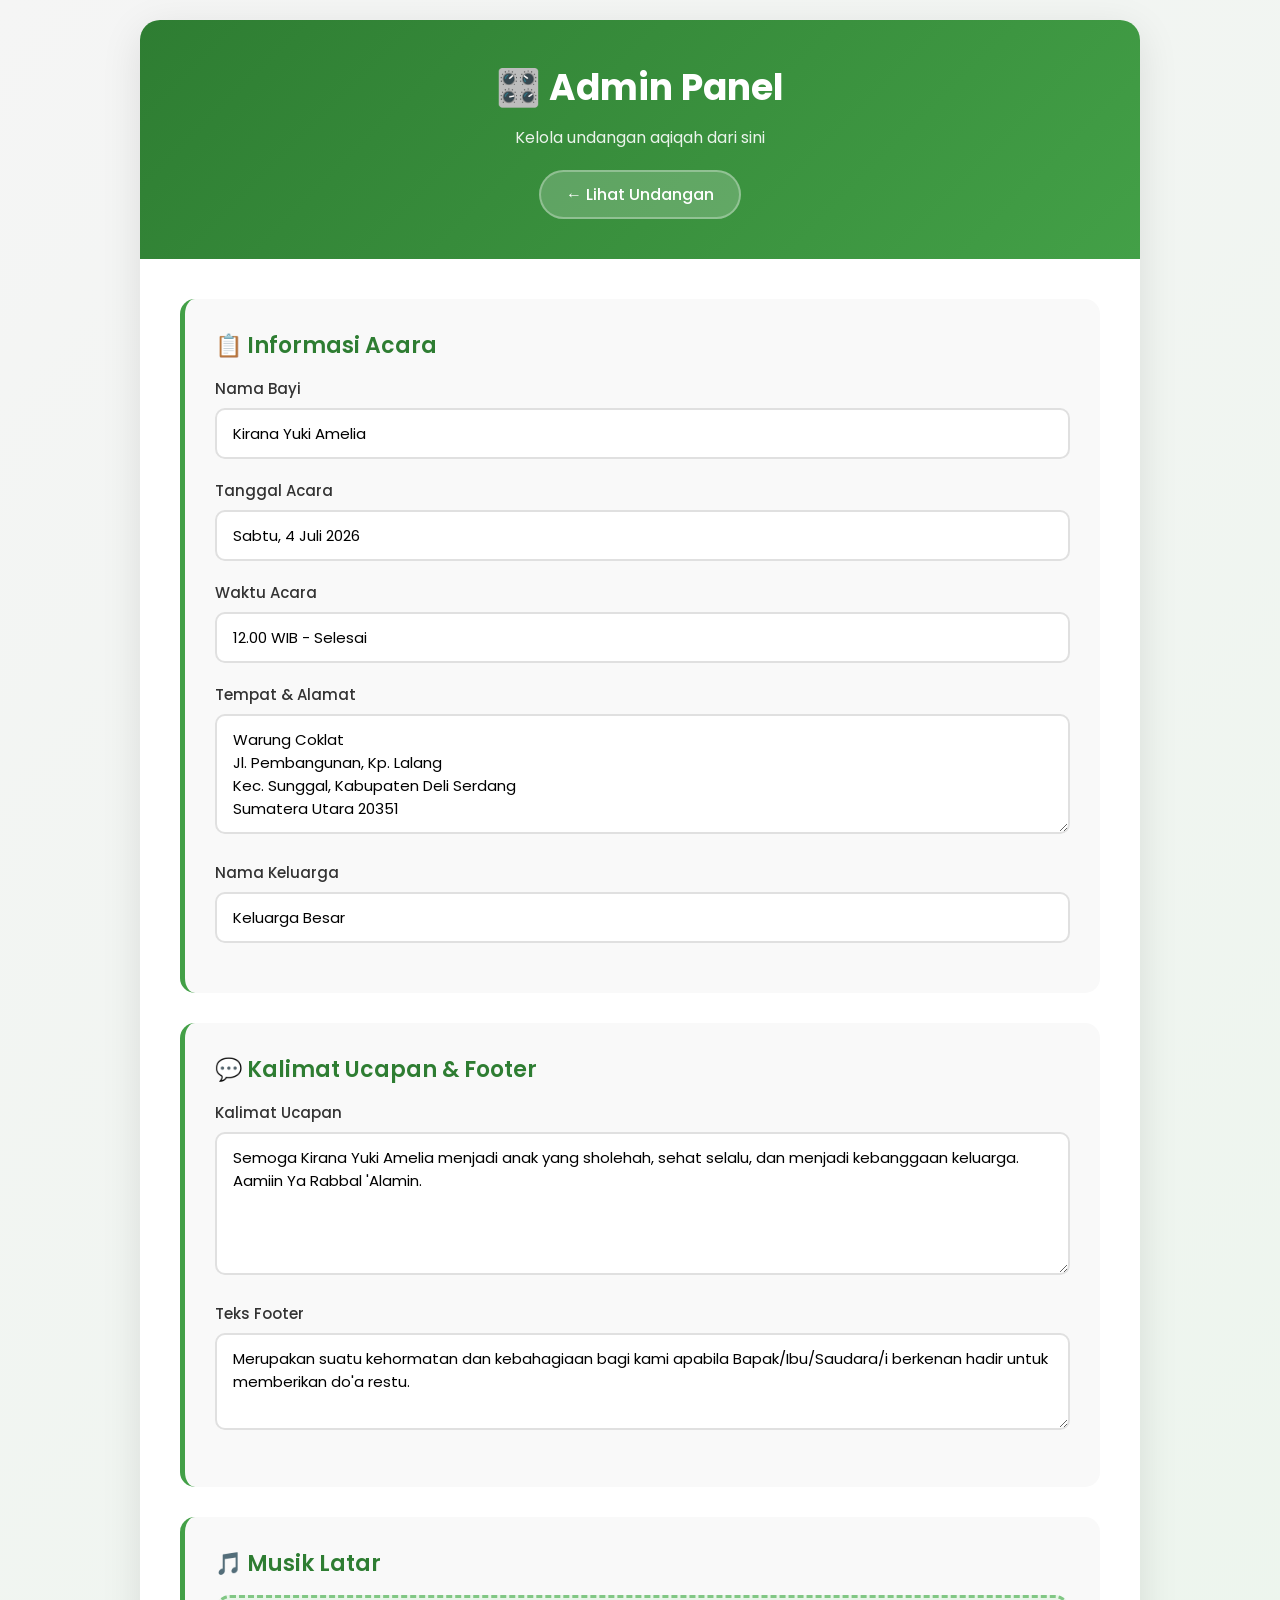
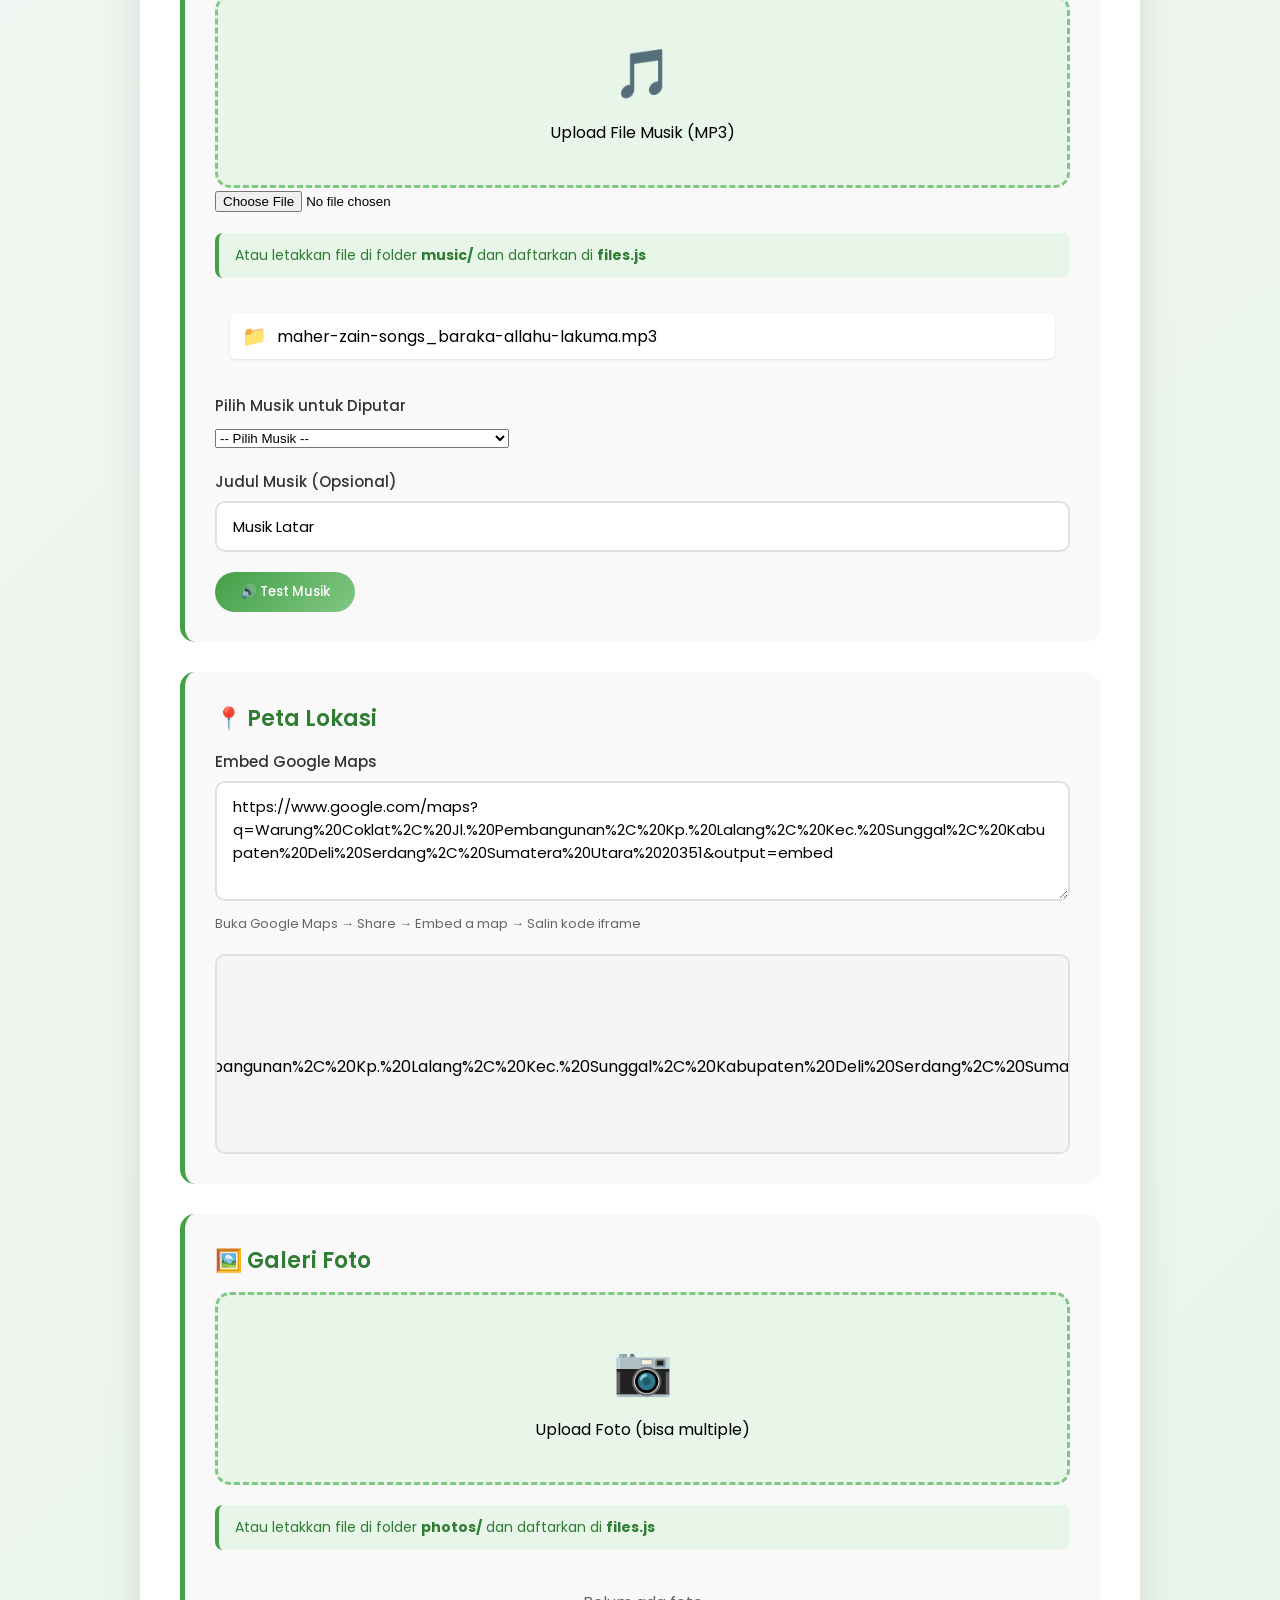
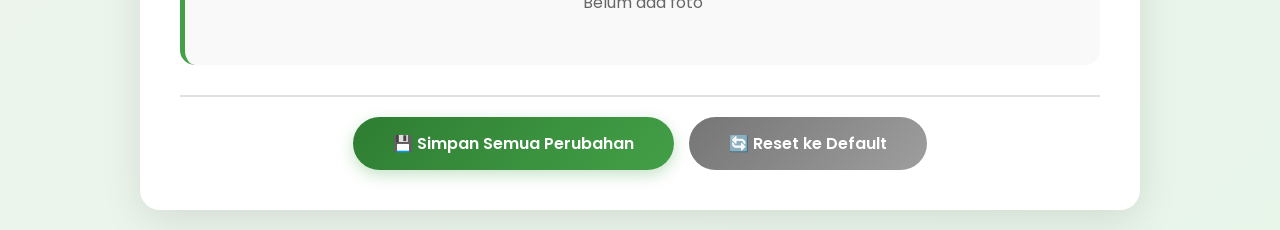
==== admin.html @ c593cd8b "First Commit" ====
<!DOCTYPE html>
<html lang="id">
<head>
    <meta charset="UTF-8">
    <meta name="viewport" content="width=device-width, initial-scale=1.0">
    <title>Admin Panel - Undangan Aqiqah</title>
    <link rel="stylesheet" href="admin-style.css">
    <link href="https://fonts.googleapis.com/css2?family=Playfair+Display:wght@400;600;700&family=Poppins:wght@300;400;500;600&display=swap" rel="stylesheet">
</head>
<body>
    <div class="admin-container">
        <header class="admin-header">
            <h1>🎛️ Admin Panel</h1>
            <p>Kelola undangan aqiqah dari sini</p>
            <a href="index.html" class="back-btn">← Lihat Undangan</a>
        </header>

        <div class="admin-content">
            <!-- Bagian Informasi Acara -->
            <section class="admin-section">
                <h2>📋 Informasi Acara</h2>
                <div class="form-group">
                    <label>Nama Bayi</label>
                    <input type="text" id="adminBabyName" placeholder="Masukkan nama bayi">
                </div>
                <div class="form-group">
                    <label>Tanggal Acara</label>
                    <input type="text" id="adminEventDate" placeholder="Contoh: Sabtu, 4 Juli 2026">
                </div>
                <div class="form-group">
                    <label>Waktu Acara</label>
                    <input type="text" id="adminEventTime" placeholder="Contoh: 12.00 WIB - Selesai">
                </div>
                <div class="form-group">
                    <label>Tempat & Alamat</label>
                    <textarea id="adminEventPlace" rows="4" placeholder="Masukkan alamat lengkap"></textarea>
                </div>
                <div class="form-group">
                    <label>Nama Keluarga</label>
                    <input type="text" id="adminFamilyName" placeholder="Masukkan nama keluarga">
                </div>
            </section>

            <!-- Bagian Kalimat Ucapan -->
            <section class="admin-section">
                <h2>💬 Kalimat Ucapan & Footer</h2>
                <div class="form-group">
                    <label>Kalimat Ucapan</label>
                    <textarea id="adminMessage" rows="5" placeholder="Masukkan kalimat ucapan"></textarea>
                </div>
                <div class="form-group">
                    <label>Teks Footer</label>
                    <textarea id="adminFooterText" rows="3" placeholder="Masukkan teks footer"></textarea>
                </div>
            </section>

            <!-- Bagian Musik -->
            <section class="admin-section">
                <h2>🎵 Musik Latar</h2>
                <div class="upload-container">
                    <label for="musicUpload" class="upload-label">
                        <span class="upload-icon">🎵</span>
                        <span>Upload File Musik (MP3)</span>
                    </label>
                    <input type="file" id="musicUpload" accept="audio/mp3">
                </div>
                <p class="info-text">Atau letakkan file di folder <strong>music/</strong> dan daftarkan di <strong>files.js</strong></p>
                <div class="file-list" id="musicList">
                    <!-- Daftar musik akan ditampilkan di sini -->
                </div>
                <div class="form-group">
                    <label>Pilih Musik untuk Diputar</label>
                    <select id="adminMusicSelect">
                        <option value="">-- Pilih Musik --</option>
                    </select>
                </div>
                <div class="form-group">
                    <label>Judul Musik (Opsional)</label>
                    <input type="text" id="adminMusicTitle" placeholder="Masukkan judul musik">
                </div>
                <div class="test-music">
                    <button class="test-btn" onclick="testMusic()">🔊 Test Musik</button>
                </div>
                <audio id="testAudio"></audio>
            </section>

            <!-- Bagian Peta -->
            <section class="admin-section">
                <h2>📍 Peta Lokasi</h2>
                <div class="form-group">
                    <label>Embed Google Maps</label>
                    <textarea id="adminMapEmbed" rows="4" placeholder="Masukkan iframe embed Google Maps"></textarea>
                    <small class="hint">Buka Google Maps → Share → Embed a map → Salin kode iframe</small>
                </div>
                <div class="map-preview" id="mapPreview"></div>
            </section>

            <!-- Bagian Foto -->
            <section class="admin-section">
                <h2>🖼️ Galeri Foto</h2>
                <div class="upload-container">
                    <label for="photoUpload" class="upload-label">
                        <span class="upload-icon">📷</span>
                        <span>Upload Foto (bisa multiple)</span>
                    </label>
                    <input type="file" id="photoUpload" accept="image/*" multiple>
                </div>
                <p class="info-text">Atau letakkan file di folder <strong>photos/</strong> dan daftarkan di <strong>files.js</strong></p>
                <div class="photo-admin-gallery" id="photoAdminGallery">
                    <!-- Daftar foto akan ditampilkan di sini -->
                </div>
            </section>

            <!-- Tombol Aksi -->
            <div class="action-buttons">
                <button class="btn btn-primary" onclick="saveAllChanges()">💾 Simpan Semua Perubahan</button>
                <button class="btn btn-secondary" onclick="resetToDefault()">🔄 Reset ke Default</button>
            </div>
        </div>
    </div>

    <script src="files.js"></script>
    <script src="config.js"></script>
    <script src="admin.js"></script>
</body>
</html>
---- admin-style.css ----
* {
    margin: 0;
    padding: 0;
    box-sizing: border-box;
}

body {
    font-family: 'Poppins', sans-serif;
    background: linear-gradient(135deg, #f5f5f5 0%, #e8f5e9 100%);
    min-height: 100vh;
    padding: 20px;
}

.admin-container {
    max-width: 1000px;
    margin: 0 auto;
    background: white;
    border-radius: 20px;
    box-shadow: 0 10px 40px rgba(0, 0, 0, 0.1);
    overflow: hidden;
}

.admin-header {
    background: linear-gradient(135deg, #2e7d32 0%, #43a047 100%);
    padding: 40px;
    text-align: center;
    color: white;
}

.admin-header h1 {
    font-size: 36px;
    margin-bottom: 10px;
    font-weight: 700;
}

.admin-header p {
    font-size: 16px;
    margin-bottom: 20px;
    opacity: 0.9;
}

.back-btn {
    display: inline-block;
    background: rgba(255, 255, 255, 0.2);
    color: white;
    padding: 10px 25px;
    border-radius: 25px;
    text-decoration: none;
    font-weight: 500;
    transition: all 0.3s ease;
    border: 2px solid rgba(255, 255, 255, 0.3);
}

.back-btn:hover {
    background: white;
    color: #2e7d32;
}

.admin-content {
    padding: 40px;
}

.admin-section {
    background: #f9f9f9;
    border-radius: 15px;
    padding: 30px;
    margin-bottom: 30px;
    border-left: 5px solid #43a047;
}

.admin-section h2 {
    font-size: 22px;
    color: #2e7d32;
    margin-bottom: 15px;
    font-weight: 600;
}

.info-text {
    background: #e8f5e9;
    padding: 12px 16px;
    border-radius: 8px;
    margin-bottom: 20px;
    font-size: 14px;
    color: #2e7d32;
    border-left: 4px solid #43a047;
}

.file-list {
    background: #fafafa;
    padding: 15px;
    border-radius: 10px;
    margin-bottom: 20px;
}

.file-item {
    padding: 8px 12px;
    background: white;
    border-radius: 6px;
    margin-bottom: 8px;
    display: flex;
    align-items: center;
    gap: 10px;
    box-shadow: 0 1px 3px rgba(0,0,0,0.1);
}

.file-item:last-child {
    margin-bottom: 0;
}

.file-icon {
    font-size: 20px;
}

.delete-btn {
    background: #e74c3c;
    color: white;
    border: none;
    padding: 5px 12px;
    border-radius: 5px;
    cursor: pointer;
    font-size: 12px;
    transition: background 0.3s;
}

.delete-btn:hover {
    background: #c0392b;
}

.form-group {
    margin-bottom: 20px;
}

.form-group label {
    display: block;
    font-size: 15px;
    font-weight: 500;
    color: #333;
    margin-bottom: 8px;
}

.form-group input,
.form-group textarea {
    width: 100%;
    padding: 12px 16px;
    border: 2px solid #e0e0e0;
    border-radius: 10px;
    font-size: 15px;
    font-family: 'Poppins', sans-serif;
    transition: border-color 0.3s ease;
}

.form-group input:focus,
.form-group textarea:focus {
    outline: none;
    border-color: #43a047;
}

.hint {
    display: block;
    font-size: 13px;
    color: #666;
    margin-top: 6px;
}

.test-music {
    margin-top: 15px;
}

.test-btn {
    background: linear-gradient(135deg, #43a047 0%, #81c784 100%);
    color: white;
    padding: 10px 25px;
    border: none;
    border-radius: 25px;
    cursor: pointer;
    font-weight: 500;
    font-family: 'Poppins', sans-serif;
    transition: all 0.3s ease;
}

.test-btn:hover {
    transform: scale(1.05);
    box-shadow: 0 5px 15px rgba(67, 160, 71, 0.3);
}

.map-preview {
    margin-top: 15px;
    border-radius: 10px;
    overflow: hidden;
    border: 2px solid #e0e0e0;
    min-height: 200px;
    background: #f5f5f5;
    display: flex;
    align-items: center;
    justify-content: center;
}

.map-preview iframe {
    width: 100%;
    height: 300px;
}

.upload-container {
    margin-bottom: 20px;
}

.upload-label {
    display: flex;
    flex-direction: column;
    align-items: center;
    justify-content: center;
    padding: 40px;
    border: 3px dashed #81c784;
    border-radius: 15px;
    background: #e8f5e9;
    cursor: pointer;
    transition: all 0.3s ease;
}

.upload-label:hover {
    background: #c8e6c9;
    border-color: #43a047;
}

.upload-icon {
    font-size: 48px;
    margin-bottom: 10px;
}

#photoUpload {
    display: none;
}

.photo-admin-gallery {
    display: grid;
    grid-template-columns: repeat(auto-fill, minmax(150px, 1fr));
    gap: 15px;
}

.admin-photo-item {
    position: relative;
    aspect-ratio: 1;
    border-radius: 10px;
    overflow: hidden;
    box-shadow: 0 3px 10px rgba(0, 0, 0, 0.1);
}

.admin-photo-item {
    position: relative;
    aspect-ratio: 1;
    border-radius: 10px;
    overflow: hidden;
    box-shadow: 0 3px 10px rgba(0, 0, 0, 0.1);
}

.admin-photo-item img {
    width: 100%;
    height: 100%;
    object-fit: cover;
}

.delete-photo-btn {
    position: absolute;
    top: 8px;
    right: 8px;
    background: #e53935;
    color: white;
    border: none;
    width: 32px;
    height: 32px;
    border-radius: 50%;
    cursor: pointer;
    font-size: 18px;
    display: flex;
    align-items: center;
    justify-content: center;
    transition: all 0.3s ease;
}

.delete-photo-btn:hover {
    background: #c62828;
    transform: scale(1.1);
}

.action-buttons {
    display: flex;
    gap: 15px;
    justify-content: center;
    padding-top: 20px;
    border-top: 2px solid #e0e0e0;
}

.btn {
    padding: 14px 40px;
    border: none;
    border-radius: 30px;
    font-size: 16px;
    font-weight: 600;
    font-family: 'Poppins', sans-serif;
    cursor: pointer;
    transition: all 0.3s ease;
}

.btn-primary {
    background: linear-gradient(135deg, #2e7d32 0%, #43a047 100%);
    color: white;
    box-shadow: 0 5px 15px rgba(67, 160, 71, 0.3);
}

.btn-primary:hover {
    transform: scale(1.05);
    box-shadow: 0 8px 20px rgba(67, 160, 71, 0.4);
}

.btn-secondary {
    background: linear-gradient(135deg, #757575 0%, #9e9e9e 100%);
    color: white;
}

.btn-secondary:hover {
    transform: scale(1.05);
}

@media (max-width: 600px) {
    .admin-header {
        padding: 30px 20px;
    }
    
    .admin-header h1 {
        font-size: 28px;
    }
    
    .admin-content {
        padding: 25px;
    }
    
    .admin-section {
        padding: 20px;
    }
    
    .action-buttons {
        flex-direction: column;
    }
    
    .btn {
        width: 100%;
    }
}
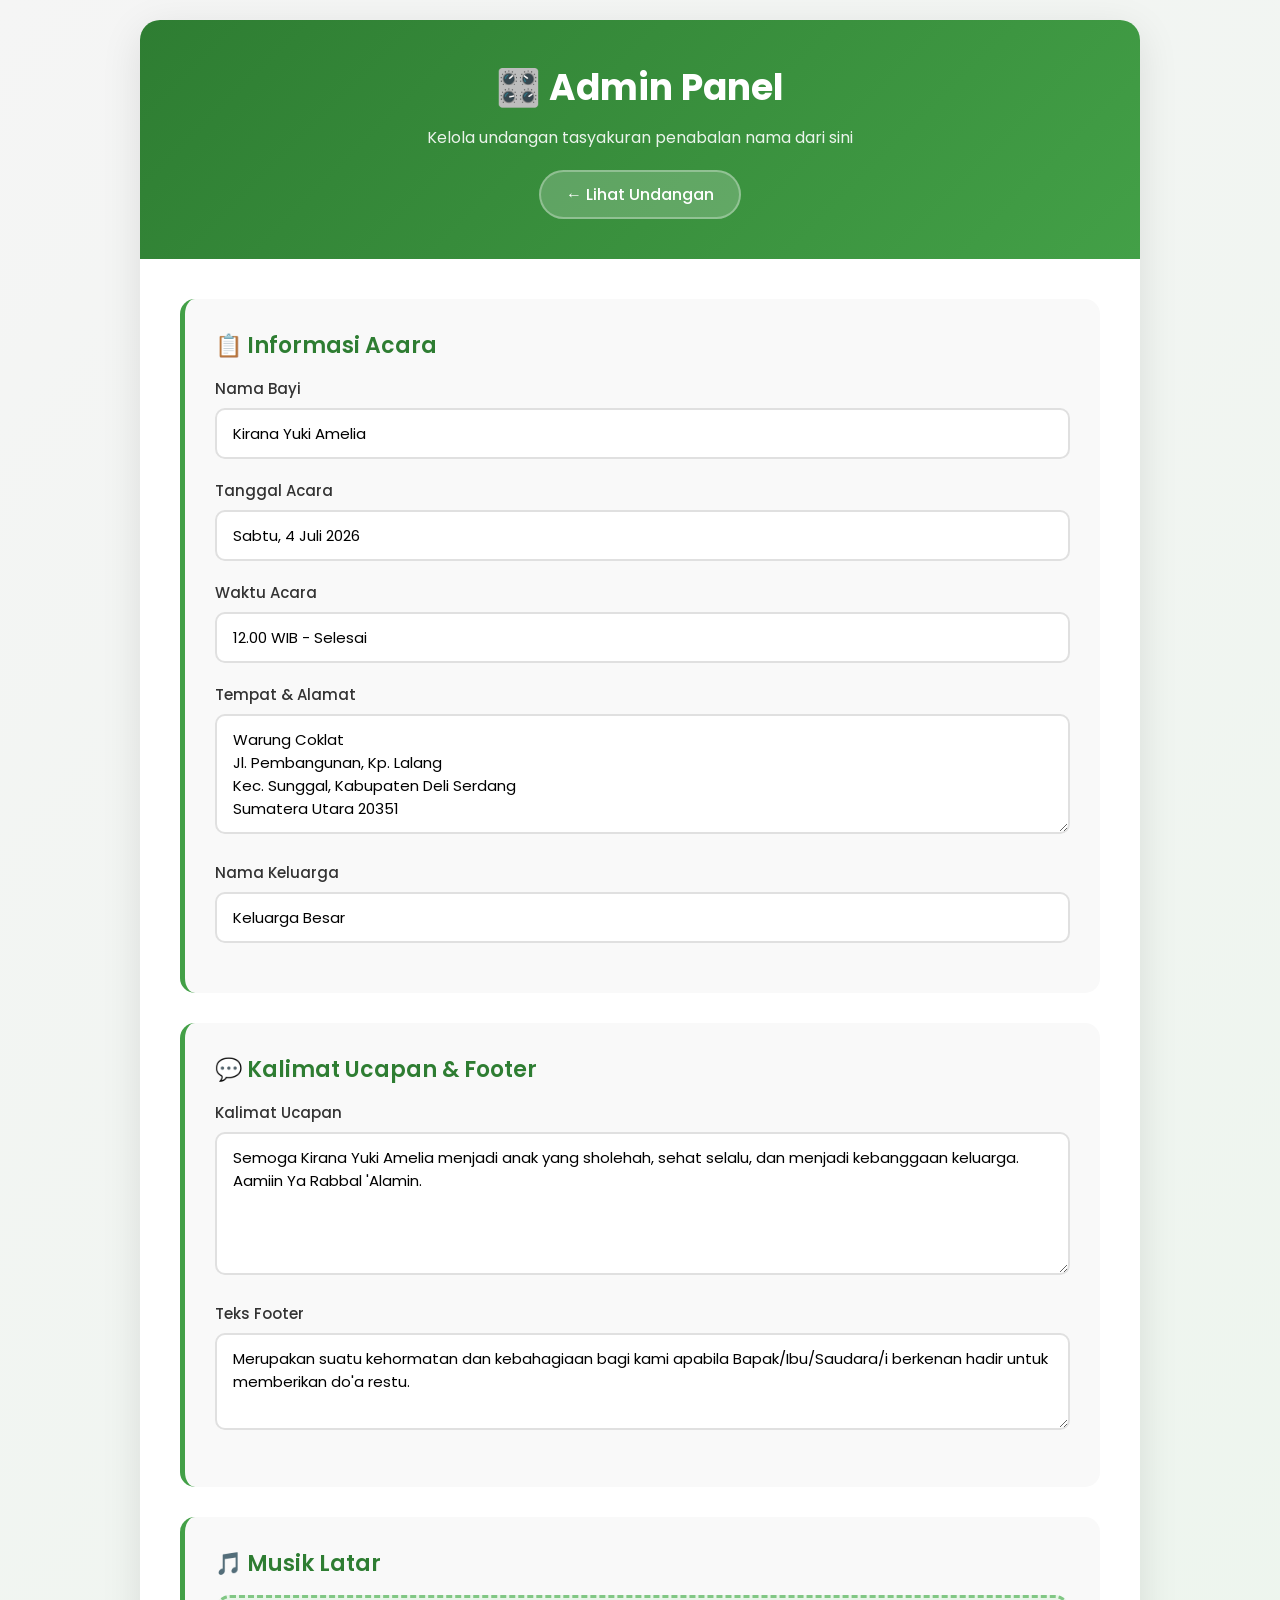
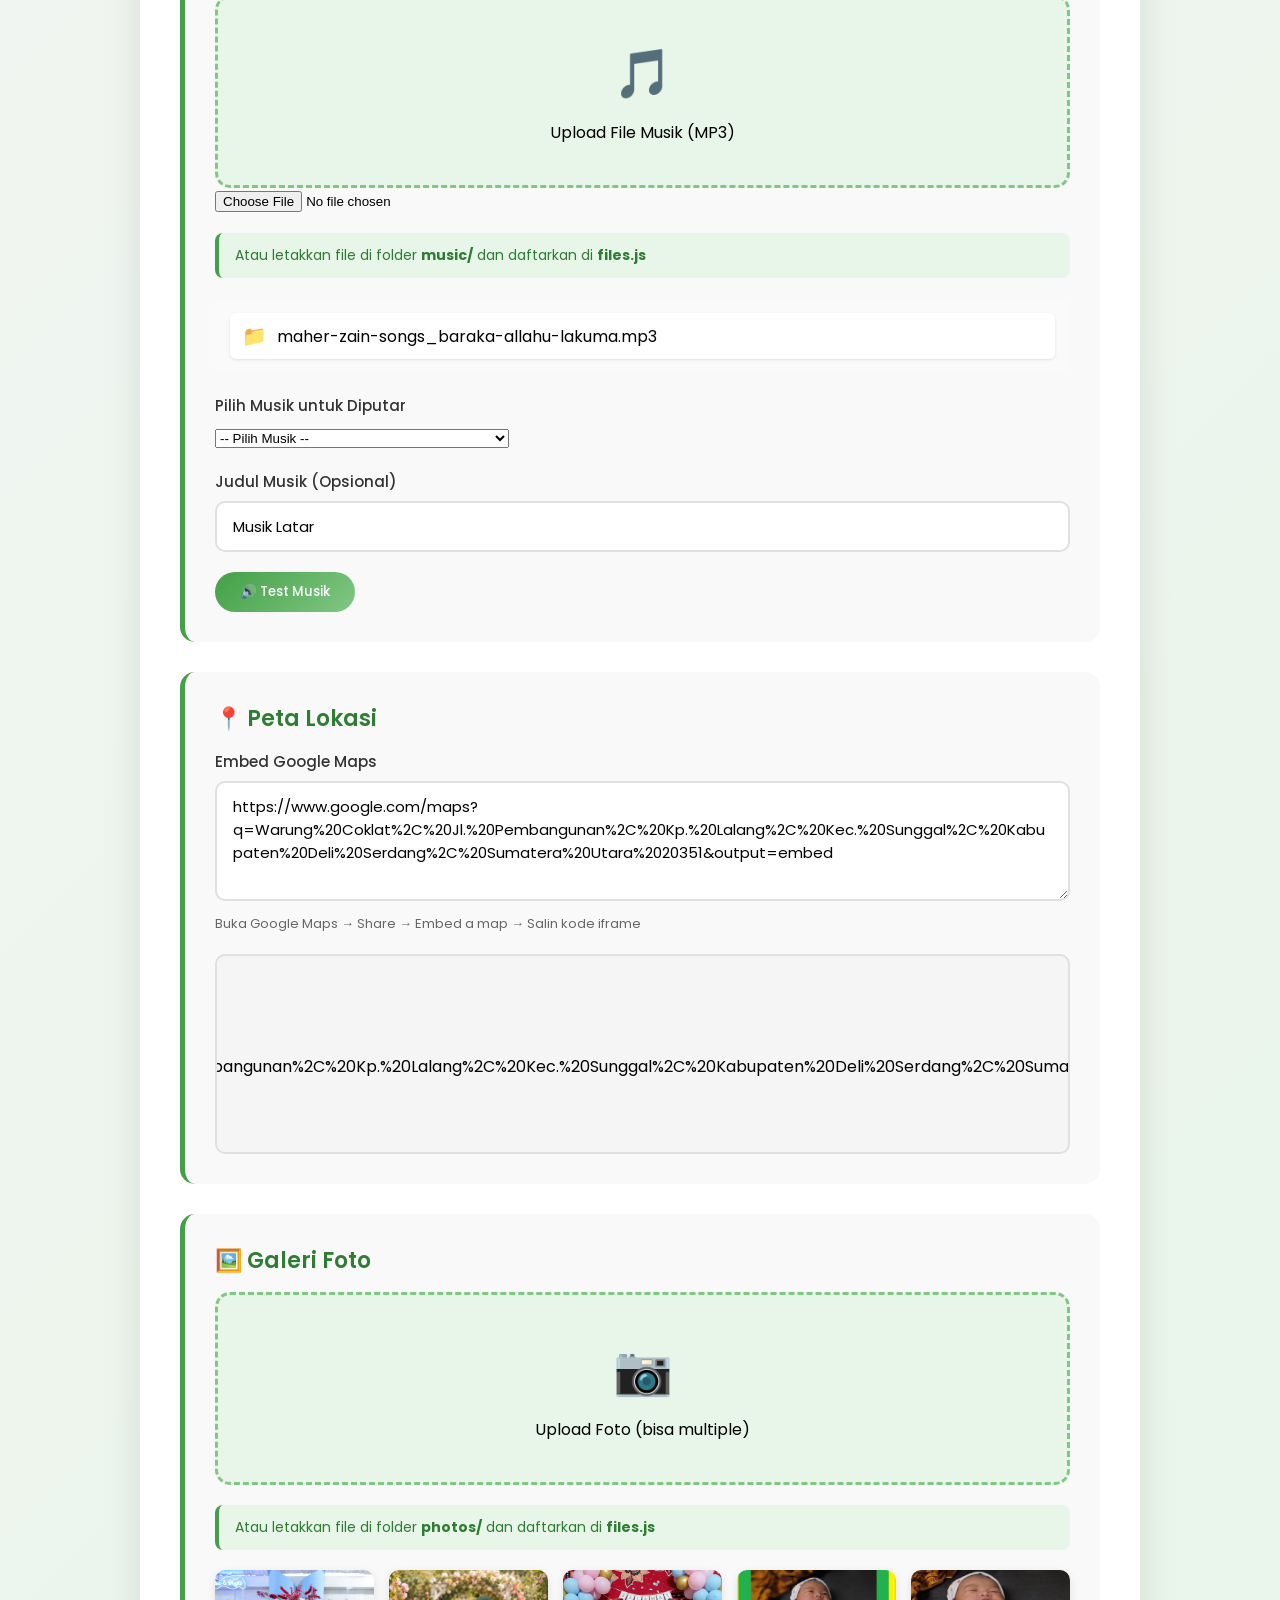
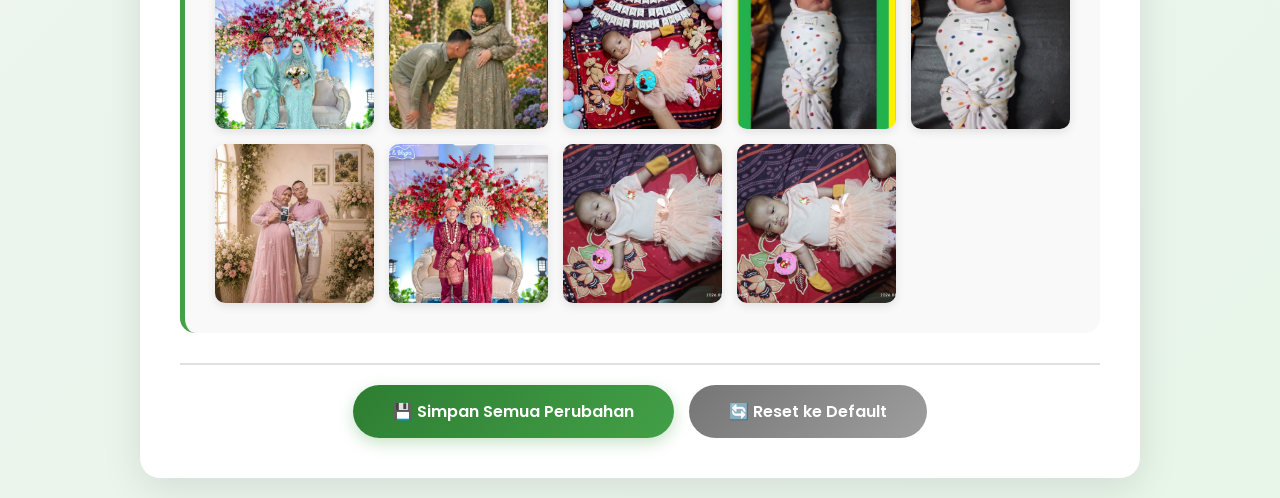
==== commit c4d2d288: "Add files via upload" ====
--- a/admin.html
+++ b/admin.html
@@ -3,7 +3,7 @@
 <head>
     <meta charset="UTF-8">
     <meta name="viewport" content="width=device-width, initial-scale=1.0">
-    <title>Admin Panel - Undangan Aqiqah</title>
+    <title>Admin Panel - Undangan Tasyakuran Penabalan Nama</title>
     <link rel="stylesheet" href="admin-style.css">
     <link href="https://fonts.googleapis.com/css2?family=Playfair+Display:wght@400;600;700&family=Poppins:wght@300;400;500;600&display=swap" rel="stylesheet">
 </head>
@@ -11,7 +11,7 @@
     <div class="admin-container">
         <header class="admin-header">
             <h1>🎛️ Admin Panel</h1>
-            <p>Kelola undangan aqiqah dari sini</p>
+            <p>Kelola undangan tasyakuran penabalan nama dari sini</p>
             <a href="index.html" class="back-btn">← Lihat Undangan</a>
         </header>
 
